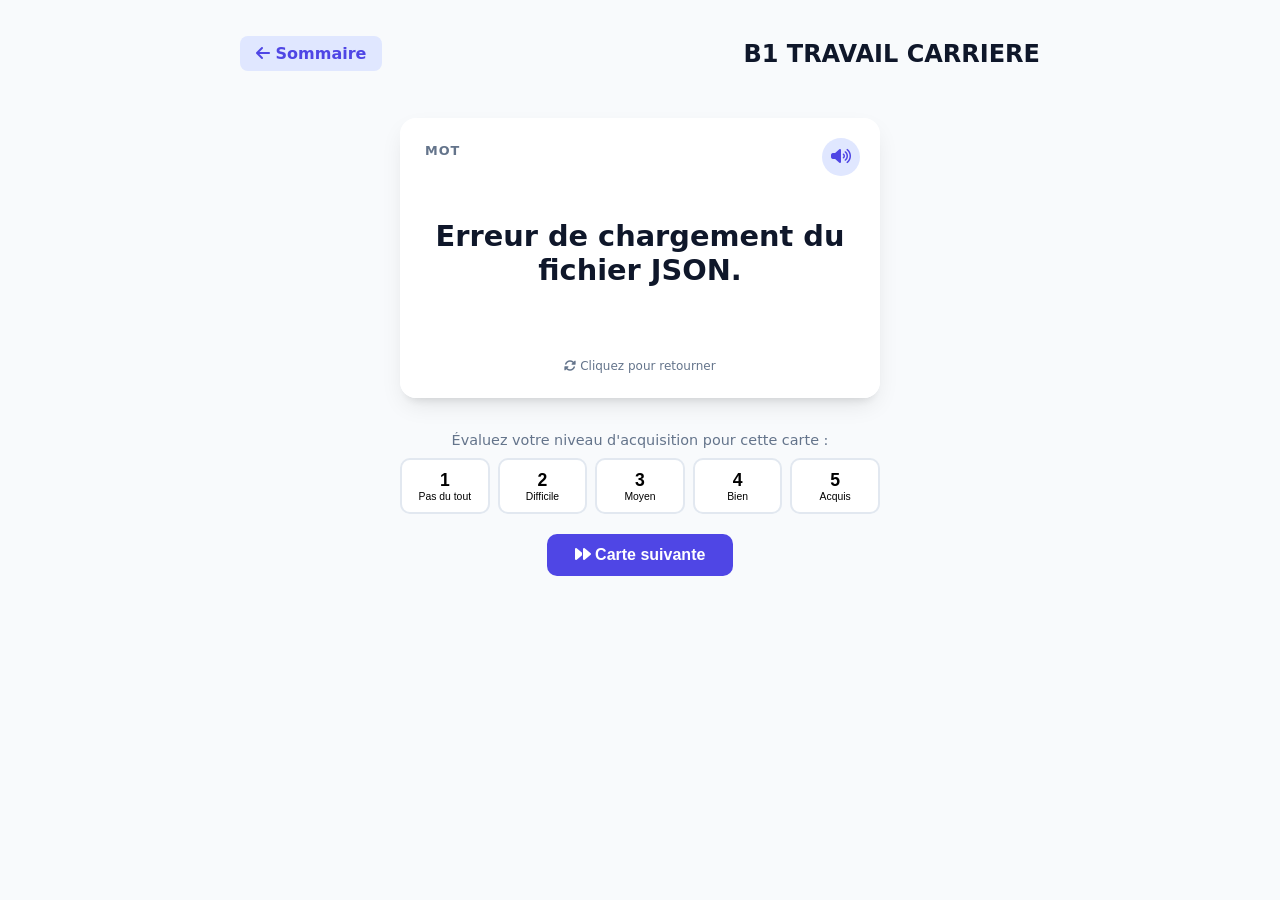
==== app.html @ 4474c890 "Add files via upload" ====
<!DOCTYPE html>
<html lang="fr">
<head>
  <meta charset="UTF-8">
  <meta name="viewport" content="width=device-width, initial-scale=1.0">
  <title>Session de Flashcards | Allemand</title>
  <link rel="stylesheet" href="style.css">
  <link rel="stylesheet" href="https://cdnjs.cloudflare.com/ajax/libs/font-awesome/6.4.0/css/all.min.css">
</head>
<body>
  <div class="container">
    <header class="header nav-header">
      <a href="index.html" class="btn-back"><i class="fa-solid fa-arrow-left"></i> Sommaire</a>
      <h2 id="theme-title">Chargement...</h2>
    </header>

    <main class="flashcard-wrapper">
      <div class="card-container" id="card-container">
        <div class="card" id="flashcard">
          <div class="card-face card-front">
            <span class="card-type" id="card-type">Mot</span>
            <div class="card-content">
              <p class="de-text" id="de-text">...</p>
              <p class="example-text" id="example-text"></p>
            </div>
            <button class="btn-audio" id="btn-audio" title="Écouter la prononciation">
              <i class="fa-solid fa-volume-high"></i>
            </button>
            <span class="hint-flip"><i class="fa-solid fa-rotate"></i> Cliquez pour retourner</span>
          </div>

          <div class="card-face card-back">
            <span class="card-type">Traduction</span>
            <div class="card-content">
              <p class="fr-text" id="fr-text">...</p>
            </div>
            <span class="hint-flip"><i class="fa-solid fa-rotate"></i> Cliquez pour retourner</span>
          </div>
        </div>
      </div>

      <div class="rating-box">
        <p>Évaluez votre niveau d'acquisition pour cette carte :</p>
        <div class="rating-buttons">
          <button class="btn-rank r1" onclick="rateCard(1)">1<br><small>Pas du tout</small></button>
          <button class="btn-rank r2" onclick="rateCard(2)">2<br><small>Difficile</small></button>
          <button class="btn-rank r3" onclick="rateCard(3)">3<br><small>Moyen</small></button>
          <button class="btn-rank r4" onclick="rateCard(4)">4<br><small>Bien</small></button>
          <button class="btn-rank r5" onclick="rateCard(5)">5<br><small>Acquis</small></button>
        </div>
      </div>

      <div class="action-box">
        <button class="btn-next" id="btn-next"><i class="fa-solid fa-forward"></i> Carte suivante</button>
      </div>
    </main>
  </div>

  <script>
    let vocabulary = [];
    let currentCard = null;
    let fileName = "";

    const urlParams = new URLSearchParams(window.location.search);
    fileName = urlParams.get('theme') || 'b1 travail carriere.json';

    // Nettoyer le nom pour l'affichage du titre (retirer l'extension .json)
    const cleanTitle = fileName.replace('.json', '');
    document.getElementById('theme-title').textContent = cleanTitle.toUpperCase();

    async function loadThemeData() {
      try {
        const response = await fetch(`data/${fileName}`);
        const defaultData = await response.json();
        
        // Clé de stockage unique basée sur le nom du fichier (sans espaces)
        const storageKey = `flashcards_${fileName.replace(/\s+/g, '_')}`;
        const savedData = localStorage.getItem(storageKey);

        if (savedData) {
          vocabulary = JSON.parse(savedData);
        } else {
          vocabulary = defaultData;
          saveToLocalStorage(storageKey);
        }

        nextCard();
      } catch (error) {
        document.getElementById('de-text').textContent = "Erreur de chargement du fichier JSON.";
        console.error("Erreur de chargement du thème :", error);
      }
    }

    function saveToLocalStorage(storageKey) {
      localStorage.setItem(storageKey, JSON.stringify(vocabulary));
    }

    function getRandomCard() {
      if (vocabulary.length === 0) return null;
      let pool = [];
      vocabulary.forEach((item, index) => {
        let weight = Math.max(1, 6 - (item.score || 1));
        for (let i = 0; i < weight; i++) {
          pool.push(index);
        }
      });
      let randomIndex = pool[Math.floor(Math.random() * pool.length)];
      return vocabulary[randomIndex];
    }

    function displayCard(card) {
      if (!card) return;
      currentCard = card;

      const cardElem = document.getElementById('flashcard');
      cardElem.classList.remove('flipped');

      document.getElementById('card-type').textContent = card.type || 'Vocabulaire';
      document.getElementById('de-text').textContent = card.de;
      document.getElementById('example-text').textContent = card.example ? `Ex: "${card.example}"` : '';
      document.getElementById('fr-text').textContent = card.fr;

      document.querySelectorAll('.btn-rank').forEach(btn => btn.classList.remove('active'));
      const score = card.score || 1;
      const activeBtn = document.querySelector(`.btn-rank.r${score}`);
      if (activeBtn) activeBtn.classList.add('active');
    }

    function nextCard() {
      const card = getRandomCard();
      displayCard(card);
    }

    function rateCard(score) {
      if (!currentCard) return;
      currentCard.score = score;
      const storageKey = `flashcards_${fileName.replace(/\s+/g, '_')}`;
      saveToLocalStorage(storageKey);
      
      document.querySelectorAll('.btn-rank').forEach(btn => btn.classList.remove('active'));
      document.querySelector(`.btn-rank.r${score}`).classList.add('active');

      setTimeout(nextCard, 250);
    }

    document.getElementById('card-container').addEventListener('click', function(e) {
      if (e.target.closest('#btn-audio')) return;
      document.getElementById('flashcard').classList.toggle('flipped');
    });

    document.getElementById('btn-audio').addEventListener('click', function(e) {
      e.stopPropagation();
      if (!currentCard) return;
      const utterance = new SpeechSynthesisUtterance(currentCard.de);
      utterance.lang = 'de-DE';
      window.speechSynthesis.speak(utterance);
    });

    document.getElementById('btn-next').addEventListener('click', nextCard);

    loadThemeData();
  </script>
</body>
</html>
---- style.css ----
:root {
  --primary: #4f46e5;
  --primary-hover: #4338ca;
  --bg-color: #f8fafc;
  --card-bg: #ffffff;
  --text-main: #0f172a;
  --text-muted: #64748b;
  --border-radius: 16px;
  --shadow: 0 10px 25px -5px rgba(0, 0, 0, 0.1), 0 8px 10px -6px rgba(0, 0, 0, 0.1);
}

body {
  font-family: 'Segoe UI', system-ui, -apple-system, sans-serif;
  background-color: var(--bg-color);
  color: var(--text-main);
  margin: 0;
  padding: 20px;
  display: flex;
  justify-content: center;
}

.container {
  width: 100%;
  max-width: 800px;
}

/* Header & Nav */
.header {
  text-align: center;
  margin-bottom: 30px;
}

.header h1 {
  font-size: 2rem;
  color: var(--primary);
  margin-bottom: 8px;
}

.header p {
  color: var(--text-muted);
}

.nav-header {
  display: flex;
  align-items: center;
  justify-content: space-between;
}

.btn-back {
  text-decoration: none;
  color: var(--primary);
  font-weight: 600;
  padding: 8px 16px;
  border-radius: 8px;
  background: #e0e7ff;
  transition: 0.2s;
}

.btn-back:hover {
  background: #c7d2fe;
}

/* Grille des thèmes (index) */
.level-section {
  margin-bottom: 30px;
}

.badge-level {
  display: inline-block;
  padding: 6px 16px;
  border-radius: 20px;
  font-size: 0.9rem;
  font-weight: 700;
  margin-bottom: 15px;
}

.level-a2 { background: #dcfce7; color: #15803d; }
.level-b1 { background: #dbeafe; color: #1d4ed8; }

.cards-grid {
  display: grid;
  grid-template-columns: repeat(auto-fill, minmax(240px, 1fr));
  gap: 16px;
}

.theme-card {
  background: var(--card-bg);
  border-radius: var(--border-radius);
  padding: 20px;
  text-decoration: none;
  color: inherit;
  box-shadow: var(--shadow);
  display: flex;
  gap: 15px;
  align-items: center;
  transition: transform 0.2s, box-shadow 0.2s;
}

.theme-card:hover {
  transform: translateY(-4px);
  box-shadow: 0 15px 30px -5px rgba(0, 0, 0, 0.15);
}

.theme-icon {
  font-size: 1.8rem;
  color: var(--primary);
  background: #f1f5f9;
  width: 50px;
  height: 50px;
  border-radius: 12px;
  display: flex;
  align-items: center;
  justify-content: center;
  flex-shrink: 0;
}

.theme-info h3 {
  margin: 0 0 5px 0;
  font-size: 1.1rem;
}

.theme-info p {
  margin: 0 0 8px 0;
  font-size: 0.85rem;
  color: var(--text-muted);
}

/* Flashcard 3D (app) */
.flashcard-wrapper {
  display: flex;
  flex-direction: column;
  align-items: center;
  gap: 20px;
}

.card-container {
  width: 100%;
  max-width: 480px;
  height: 280px;
  perspective: 1000px;
  cursor: pointer;
}

.card {
  width: 100%;
  height: 100%;
  position: relative;
  transform-style: preserve-3d;
  transition: transform 0.6s cubic-bezier(0.4, 0.2, 0.2, 1);
  border-radius: var(--border-radius);
  box-shadow: var(--shadow);
}

.card.flipped {
  transform: rotateY(180deg);
}

.card-face {
  position: absolute;
  width: 100%;
  height: 100%;
  backface-visibility: hidden;
  border-radius: var(--border-radius);
  background: var(--card-bg);
  padding: 25px;
  box-sizing: border-box;
  display: flex;
  flex-direction: column;
  justify-content: space-between;
}

.card-back {
  transform: rotateY(180deg);
  background: #f8fafc;
  border: 2px solid #e2e8f0;
}

.card-type {
  font-size: 0.8rem;
  text-transform: uppercase;
  letter-spacing: 1px;
  color: var(--text-muted);
  font-weight: 700;
}

.card-content {
  text-align: center;
}

.de-text {
  font-size: 1.8rem;
  font-weight: 700;
  margin: 0 0 10px 0;
  color: var(--text-main);
}

.fr-text {
  font-size: 1.6rem;
  font-weight: 600;
  color: var(--primary);
  margin: 0;
}

.example-text {
  font-size: 0.95rem;
  font-style: italic;
  color: var(--text-muted);
  margin: 0;
}

.btn-audio {
  position: absolute;
  top: 20px;
  right: 20px;
  background: #e0e7ff;
  border: none;
  color: var(--primary);
  width: 38px;
  height: 38px;
  border-radius: 50%;
  cursor: pointer;
  font-size: 1rem;
}

.hint-flip {
  font-size: 0.75rem;
  color: var(--text-muted);
  text-align: center;
}

/* Évaluation (Rang 1 à 5) */
.rating-box {
  width: 100%;
  max-width: 480px;
  text-align: center;
}

.rating-box p {
  font-size: 0.9rem;
  color: var(--text-muted);
  margin-bottom: 10px;
}

.rating-buttons {
  display: flex;
  gap: 8px;
  justify-content: space-between;
}

.btn-rank {
  flex: 1;
  padding: 10px 4px;
  border: 2px solid #e2e8f0;
  background: white;
  border-radius: 10px;
  cursor: pointer;
  font-weight: bold;
  font-size: 1.1rem;
  transition: all 0.2s;
}

.btn-rank small {
  display: block;
  font-size: 0.65rem;
  font-weight: normal;
}

.btn-rank.active { border-color: var(--primary); background: #e0e7ff; }
.btn-rank.r1:hover { border-color: #ef4444; color: #ef4444; }
.btn-rank.r2:hover { border-color: #f97316; color: #f97316; }
.btn-rank.r3:hover { border-color: #eab308; color: #eab308; }
.btn-rank.r4:hover { border-color: #84cc16; color: #84cc16; }
.btn-rank.r5:hover { border-color: #22c55e; color: #22c55e; }

.btn-next {
  background: var(--primary);
  color: white;
  border: none;
  padding: 12px 28px;
  border-radius: 10px;
  font-size: 1rem;
  font-weight: 600;
  cursor: pointer;
  transition: background 0.2s;
}

.btn-next:hover {
  background: var(--primary-hover);
}
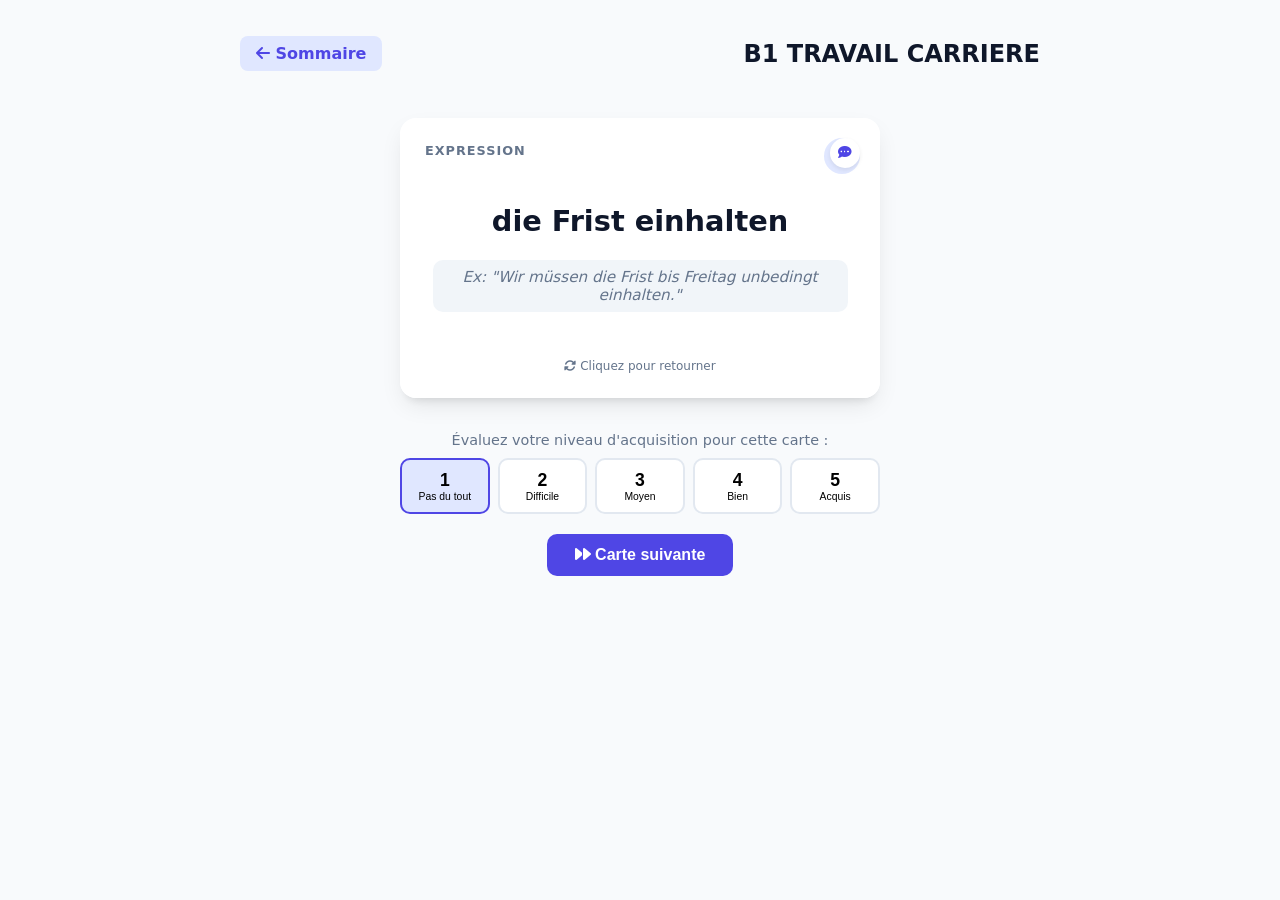
==== commit 90eaafa3: "Enhance flashcard audio features and example handling Updated the flashcard HTML structure to includ" ====
--- a/app.html
+++ b/app.html
@@ -17,18 +17,32 @@
     <main class="flashcard-wrapper">
       <div class="card-container" id="card-container">
         <div class="card" id="flashcard">
+          <!-- Recto (Allemand) -->
           <div class="card-face card-front">
             <span class="card-type" id="card-type">Mot</span>
+            
             <div class="card-content">
-              <p class="de-text" id="de-text">...</p>
-              <p class="example-text" id="example-text"></p>
+              <!-- Mot / Expression principales -->
+              <div class="text-audio-row">
+                <p class="de-text" id="de-text">...</p>
+                <button class="btn-audio" id="btn-audio-word" title="Écouter le mot">
+                  <i class="fa-solid fa-volume-high"></i>
+                </button>
+              </div>
+
+              <!-- Phrase d'exemple -->
+              <div class="example-row" id="example-wrapper">
+                <p class="example-text" id="example-text"></p>
+                <button class="btn-audio btn-audio-sub" id="btn-audio-example" title="Écouter la phrase d'exemple">
+                  <i class="fa-solid fa-comment-dots"></i>
+                </button>
+              </div>
             </div>
-            <button class="btn-audio" id="btn-audio" title="Écouter la prononciation">
-              <i class="fa-solid fa-volume-high"></i>
-            </button>
+
             <span class="hint-flip"><i class="fa-solid fa-rotate"></i> Cliquez pour retourner</span>
           </div>
 
+          <!-- Verso (Français) -->
           <div class="card-face card-back">
             <span class="card-type">Traduction</span>
             <div class="card-content">
@@ -39,6 +53,7 @@
         </div>
       </div>
 
+      <!-- Évaluation -->
       <div class="rating-box">
         <p>Évaluez votre niveau d'acquisition pour cette carte :</p>
         <div class="rating-buttons">
@@ -64,16 +79,17 @@
     const urlParams = new URLSearchParams(window.location.search);
     fileName = urlParams.get('theme') || 'b1 travail carriere.json';
 
-    // Nettoyer le nom pour l'affichage du titre (retirer l'extension .json)
     const cleanTitle = fileName.replace('.json', '');
     document.getElementById('theme-title').textContent = cleanTitle.toUpperCase();
 
     async function loadThemeData() {
       try {
         const response = await fetch(`data/${fileName}`);
+        if (!response.ok) {
+          throw new Error(`HTTP error! status: ${response.status}`);
+        }
         const defaultData = await response.json();
         
-        // Clé de stockage unique basée sur le nom du fichier (sans espaces)
         const storageKey = `flashcards_${fileName.replace(/\s+/g, '_')}`;
         const savedData = localStorage.getItem(storageKey);
 
@@ -117,7 +133,15 @@
 
       document.getElementById('card-type').textContent = card.type || 'Vocabulaire';
       document.getElementById('de-text').textContent = card.de;
-      document.getElementById('example-text').textContent = card.example ? `Ex: "${card.example}"` : '';
+      
+      const exampleWrapper = document.getElementById('example-wrapper');
+      if (card.example) {
+        document.getElementById('example-text').textContent = `Ex: "${card.example}"`;
+        exampleWrapper.style.display = "flex";
+      } else {
+        exampleWrapper.style.display = "none";
+      }
+
       document.getElementById('fr-text').textContent = card.fr;
 
       document.querySelectorAll('.btn-rank').forEach(btn => btn.classList.remove('active'));
@@ -127,6 +151,7 @@
     }
 
     function nextCard() {
+      if (window.speechSynthesis) window.speechSynthesis.cancel();
       const card = getRandomCard();
       displayCard(card);
     }
@@ -138,22 +163,38 @@
       saveToLocalStorage(storageKey);
       
       document.querySelectorAll('.btn-rank').forEach(btn => btn.classList.remove('active'));
-      document.querySelector(`.btn-rank.r${score}`).classList.add('active');
+      const activeBtn = document.querySelector(`.btn-rank.r${score}`);
+      if (activeBtn) activeBtn.classList.add('active');
 
       setTimeout(nextCard, 250);
     }
 
+    function speakText(text) {
+      if (!window.speechSynthesis) return;
+      window.speechSynthesis.cancel();
+      const utterance = new SpeechSynthesisUtterance(text);
+      utterance.lang = 'de-DE';
+      utterance.rate = 0.9;
+      window.speechSynthesis.speak(utterance);
+    }
+
     document.getElementById('card-container').addEventListener('click', function(e) {
-      if (e.target.closest('#btn-audio')) return;
+      if (e.target.closest('.btn-audio')) return;
       document.getElementById('flashcard').classList.toggle('flipped');
     });
 
-    document.getElementById('btn-audio').addEventListener('click', function(e) {
+    document.getElementById('btn-audio-word').addEventListener('click', function(e) {
       e.stopPropagation();
-      if (!currentCard) return;
-      const utterance = new SpeechSynthesisUtterance(currentCard.de);
-      utterance.lang = 'de-DE';
-      window.speechSynthesis.speak(utterance);
+      if (currentCard && currentCard.de) {
+        speakText(currentCard.de);
+      }
+    });
+
+    document.getElementById('btn-audio-example').addEventListener('click', function(e) {
+      e.stopPropagation();
+      if (currentCard && currentCard.example) {
+        speakText(currentCard.example);
+      }
     });
 
     document.getElementById('btn-next').addEventListener('click', nextCard);
@@ -161,4 +202,4 @@
     loadThemeData();
   </script>
 </body>
-</html>+</html>
--- a/style.css
+++ b/style.css
@@ -2,7 +2,54 @@
   --primary: #4f46e5;
   --primary-hover: #4338ca;
   --bg-color: #f8fafc;
-  --card-bg: #ffffff;
+  --card-bg: #ffffff;.text-audio-row {
+  display: flex;
+  align-items: center;
+  justify-content: center;
+  gap: 12px;
+  margin-bottom: 12px;
+}
+
+.example-row {
+  display: flex;
+  align-items: center;
+  justify-content: center;
+  gap: 10px;
+  background: #f1f5f9;
+  padding: 8px 14px;
+  border-radius: 10px;
+  max-width: 90%;
+  margin: 0 auto;
+}
+
+.btn-audio {
+  background: #e0e7ff;
+  border: none;
+  color: var(--primary);
+  width: 36px;
+  height: 36px;
+  border-radius: 50%;
+  cursor: pointer;
+  font-size: 0.95rem;
+  display: inline-flex;
+  align-items: center;
+  justify-content: center;
+  transition: transform 0.15s, background 0.15s;
+  flex-shrink: 0;
+}
+
+.btn-audio:hover {
+  background: #c7d2fe;
+  transform: scale(1.08);
+}
+
+.btn-audio-sub {
+  width: 30px;
+  height: 30px;
+  font-size: 0.85rem;
+  background: #ffffff;
+  box-shadow: 0 2px 4px rgba(0,0,0,0.08);
+}
   --text-main: #0f172a;
   --text-muted: #64748b;
   --border-radius: 16px;
@@ -286,4 +333,4 @@
 
 .btn-next:hover {
   background: var(--primary-hover);
-}+}
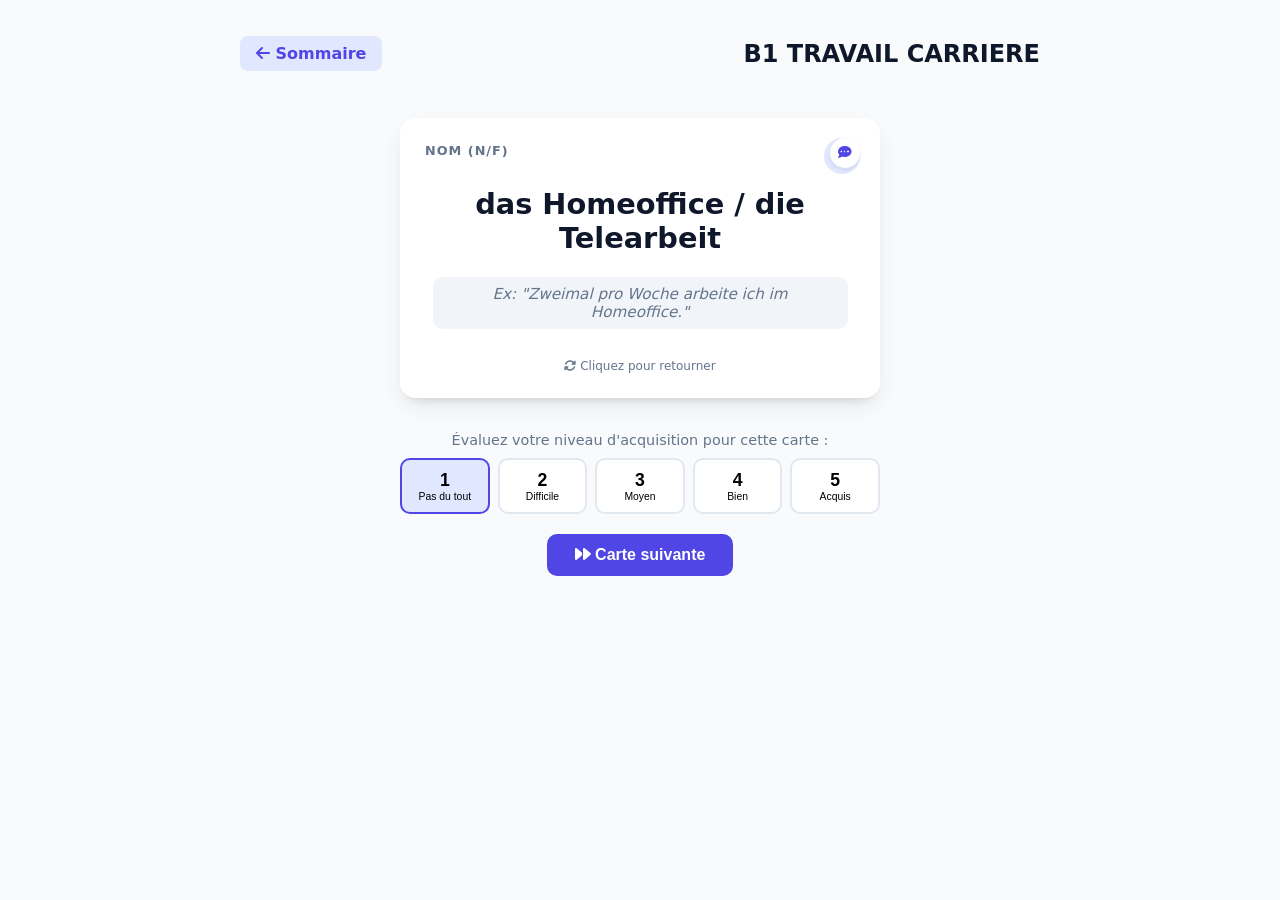
==== commit beeac25a: "Fix HTML links and improve theme loading logic" ====
--- a/app.html
+++ b/app.html
@@ -10,7 +10,7 @@
 <body>
   <div class="container">
     <header class="header nav-header">
-      <a href="index.html" class="btn-back"><i class="fa-solid fa-arrow-left"></i> Sommaire</a>
+      <a href="./index.html" class="btn-back"><i class="fa-solid fa-arrow-left"></i> Sommaire</a>
       <h2 id="theme-title">Chargement...</h2>
     </header>
 
@@ -22,7 +22,7 @@
             <span class="card-type" id="card-type">Mot</span>
             
             <div class="card-content">
-              <!-- Mot / Expression principales -->
+              <!-- Mot / Expression principale -->
               <div class="text-audio-row">
                 <p class="de-text" id="de-text">...</p>
                 <button class="btn-audio" id="btn-audio-word" title="Écouter le mot">
@@ -77,14 +77,15 @@
     let fileName = "";
 
     const urlParams = new URLSearchParams(window.location.search);
-    fileName = urlParams.get('theme') || 'b1 travail carriere.json';
+    const rawThemeParam = urlParams.get('theme') || 'b1 travail carriere.json';
+    fileName = decodeURIComponent(rawThemeParam);
 
     const cleanTitle = fileName.replace('.json', '');
     document.getElementById('theme-title').textContent = cleanTitle.toUpperCase();
 
     async function loadThemeData() {
       try {
-        const response = await fetch(`data/${fileName}`);
+        const response = await fetch(`data/${encodeURIComponent(fileName)}?v=` + Date.now());
         if (!response.ok) {
           throw new Error(`HTTP error! status: ${response.status}`);
         }
@@ -112,7 +113,7 @@
     }
 
     function getRandomCard() {
-      if (vocabulary.length === 0) return null;
+      if (!vocabulary || vocabulary.length === 0) return null;
       let pool = [];
       vocabulary.forEach((item, index) => {
         let weight = Math.max(1, 6 - (item.score || 1));
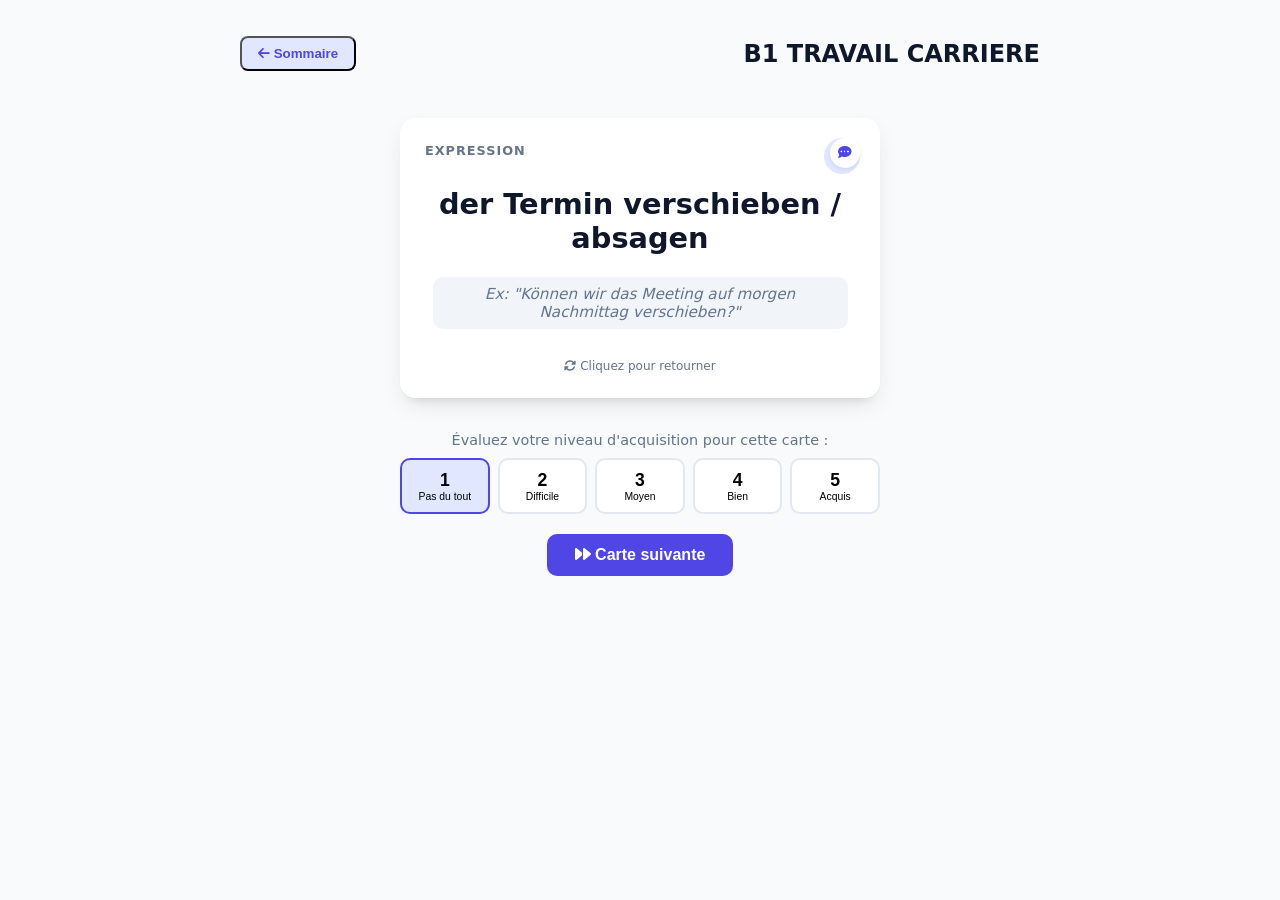
==== commit 58cb5640: "Change back link to interactive button for summary Replaced back link with interactive button for na" ====
--- a/app.html
+++ b/app.html
@@ -10,7 +10,8 @@
 <body>
   <div class="container">
     <header class="header nav-header">
-      <a href="./index.html" class="btn-back"><i class="fa-solid fa-arrow-left"></i> Sommaire</a>
+      <!-- Changement ici : bouton interactif pour garantir le retour au sommaire -->
+      <button onclick="goToIndex()" class="btn-back"><i class="fa-solid fa-arrow-left"></i> Sommaire</button>
       <h2 id="theme-title">Chargement...</h2>
     </header>
 
@@ -76,6 +77,12 @@
     let currentCard = null;
     let fileName = "";
 
+    // Redirection propre vers le sommaire sans conserver les arguments dans l'URL
+    function goToIndex() {
+      const basePath = window.location.pathname.substring(0, window.location.pathname.lastIndexOf('/'));
+      window.location.href = basePath + '/index.html';
+    }
+
     const urlParams = new URLSearchParams(window.location.search);
     const rawThemeParam = urlParams.get('theme') || 'b1 travail carriere.json';
     fileName = decodeURIComponent(rawThemeParam);
